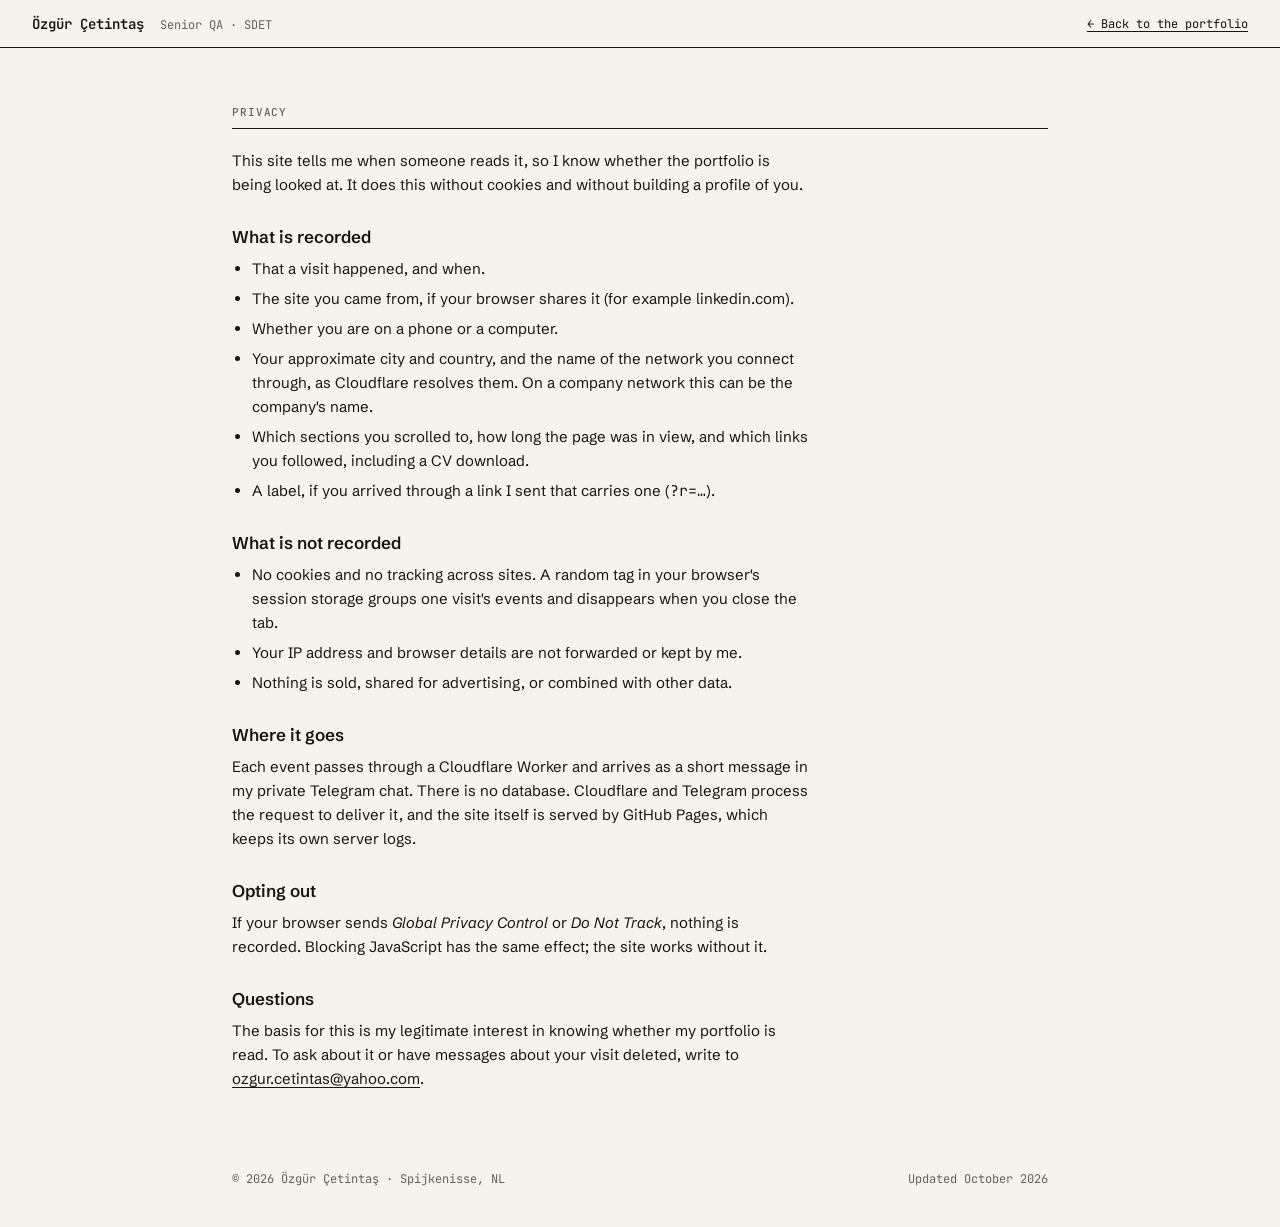
==== site/privacy/index.html @ 9d8b018b "content: a Privacy page instead of the logging sentence in the footer The footer carried a full sent" ====
<!doctype html>
<html lang="en">
  <head>
    <meta charset="utf-8" />
    <meta name="viewport" content="width=device-width, initial-scale=1" />
    <title>Privacy · Özgür Çetintaş</title>
    <meta name="description" content="What ozgurcetintas.dev records about visits, and what it does not." />
    <meta name="robots" content="noindex" />
    <meta name="color-scheme" content="light" />
    <link rel="canonical" href="https://ozgurcetintas.dev/privacy/" />
    <link rel="preconnect" href="https://fonts.googleapis.com" />
    <link rel="preconnect" href="https://fonts.gstatic.com" crossorigin />
    <link
      href="https://fonts.googleapis.com/css2?family=Schibsted+Grotesk:wght@400;500;600;700&family=JetBrains+Mono:wght@400;500;600;700&display=swap"
      rel="stylesheet"
    />
    <link rel="stylesheet" href="../styles.css" />
  </head>
  <body>
    <header class="topbar">
      <div class="brand">
        <strong><a href="../" style="text-decoration: none">Özgür Çetintaş</a></strong>
        <span>Senior QA · SDET</span>
      </div>
      <nav class="topnav" aria-label="Page"><a href="../">← Back to the portfolio</a></nav>
    </header>

    <main class="page">
      <section aria-labelledby="privacy-label">
        <div class="section-label" id="privacy-label">Privacy</div>
        <div class="prose">
          <p>
            This site tells me when someone reads it, so I know whether the portfolio is being looked at. It does
            this without cookies and without building a profile of you.
          </p>

          <h2>What is recorded</h2>
          <ul>
            <li>That a visit happened, and when.</li>
            <li>The site you came from, if your browser shares it (for example linkedin.com).</li>
            <li>Whether you are on a phone or a computer.</li>
            <li>Your approximate city and country, and the name of the network you connect through, as Cloudflare
              resolves them. On a company network this can be the company's name.</li>
            <li>Which sections you scrolled to, how long the page was in view, and which links you followed,
              including a CV download.</li>
            <li>A label, if you arrived through a link I sent that carries one (<span class="mono">?r=…</span>).</li>
          </ul>

          <h2>What is not recorded</h2>
          <ul>
            <li>No cookies and no tracking across sites. A random tag in your browser's session storage groups one
              visit's events and disappears when you close the tab.</li>
            <li>Your IP address and browser details are not forwarded or kept by me.</li>
            <li>Nothing is sold, shared for advertising, or combined with other data.</li>
          </ul>

          <h2>Where it goes</h2>
          <p>
            Each event passes through a Cloudflare Worker and arrives as a short message in my private Telegram
            chat. There is no database. Cloudflare and Telegram process the request to deliver it, and the site
            itself is served by GitHub Pages, which keeps its own server logs.
          </p>

          <h2>Opting out</h2>
          <p>
            If your browser sends <em>Global Privacy Control</em> or <em>Do Not Track</em>, nothing is recorded.
            Blocking JavaScript has the same effect; the site works without it.
          </p>

          <h2>Questions</h2>
          <p>
            The basis for this is my legitimate interest in knowing whether my portfolio is read. To ask about it
            or have messages about your visit deleted, write to
            <a href="mailto:ozgur.cetintas@yahoo.com">ozgur.cetintas@yahoo.com</a>.
          </p>
        </div>
      </section>
    </main>

    <footer class="footer">
      <span>© 2026 Özgür Çetintaş · Spijkenisse, NL</span>
      <span>Updated October 2026</span>
    </footer>
  </body>
</html>
---- site/styles.css ----
/* ozgurcetintas.dev · same "printed protocol" system as TestPlan Studio */
:root {
  --paper: #f5f3ec;
  --paper-raised: #ffffff;
  --paper-hover: #ece9df;
  --ink: #16150f;
  --rule: #cfcab9;
  --muted: #66625a;
  --red: #b42318;
  --green: #1b6b3a;
  --font-sans: 'Schibsted Grotesk', system-ui, -apple-system, 'Segoe UI', sans-serif;
  --font-mono: 'JetBrains Mono', ui-monospace, SFMono-Regular, Menlo, monospace;
}

* {
  box-sizing: border-box;
}

html,
body {
  margin: 0;
  padding: 0;
}

body {
  background: var(--paper);
  color: var(--ink);
  font-family: var(--font-sans);
  font-size: 15px;
  line-height: 24px;
  -webkit-font-smoothing: antialiased;
}

a {
  color: var(--ink);
  text-decoration: underline;
  text-decoration-thickness: 1px;
  text-underline-offset: 3px;
}

a:hover {
  color: var(--red);
}

*:focus-visible {
  outline: 2px solid var(--ink);
  outline-offset: 2px;
}

h1,
h2,
h3,
p,
ol,
dl,
dd {
  margin: 0;
}

.mono {
  font-family: var(--font-mono);
}

.skip {
  position: absolute;
  left: 16px;
  top: -40px;
  background: var(--ink);
  color: var(--paper);
  padding: 8px 12px;
  font: 600 13px/20px var(--font-mono);
  text-decoration: none;
}

.skip:focus {
  top: 8px;
}

/* top bar */
.topbar {
  display: flex;
  justify-content: space-between;
  align-items: center;
  gap: 16px;
  height: 48px;
  padding: 0 32px;
  border-bottom: 1px solid var(--ink);
}

.brand {
  display: flex;
  gap: 16px;
  align-items: baseline;
  font-family: var(--font-mono);
}

.brand strong {
  font-weight: 600;
  font-size: 14px;
  line-height: 20px;
}

.brand span {
  font: 400 12px/16px var(--font-mono);
  color: var(--muted);
}

.topnav {
  display: flex;
  gap: 20px;
  font: 400 12px/16px var(--font-mono);
}

/* page */
.page {
  max-width: 880px;
  margin: 0 auto;
  padding: 56px 32px 80px;
  display: flex;
  flex-direction: column;
  gap: 64px;
}

.kicker {
  font: 500 11px/16px var(--font-mono);
  letter-spacing: 0.08em;
  text-transform: uppercase;
  color: var(--muted);
  margin-bottom: 20px;
}

.hero h1 {
  font: 600 clamp(28px, 4.2vw, 40px) / 1.15 var(--font-sans);
  letter-spacing: -0.015em;
  max-width: 24ch;
}

.hero h1 em {
  font-style: normal;
  border-bottom: 3px solid var(--ink);
}

.lede {
  margin-top: 24px;
  max-width: 62ch;
  font-size: 16px;
  line-height: 26px;
}

.toolkit {
  margin-top: 24px;
  font: 400 12px/18px var(--font-mono);
  letter-spacing: 0.02em;
  color: var(--muted);
}

.stamp {
  display: inline-block;
  font: 600 12px/20px var(--font-mono);
  letter-spacing: 0.1em;
  text-transform: uppercase;
  border: 2px solid var(--ink);
  padding: 2px 10px;
  transform: rotate(-2deg);
  white-space: nowrap;
}

.stamp.quiet {
  border-color: var(--muted);
  color: var(--muted);
}

.section-label {
  font: 500 11px/16px var(--font-mono);
  letter-spacing: 0.08em;
  text-transform: uppercase;
  color: var(--muted);
  padding-bottom: 8px;
  border-bottom: 1px solid var(--ink);
}

/* hero additions */
.pill {
  display: inline-block;
  font: 500 12px/18px var(--font-mono);
  border: 1px solid var(--ink);
  background: var(--paper-raised);
  padding: 4px 12px;
  margin-bottom: 24px;
}

.cta {
  display: flex;
  flex-wrap: wrap;
  gap: 12px;
  margin-top: 28px;
}

.btn {
  display: inline-block;
  font: 600 13px/20px var(--font-mono);
  text-decoration: none;
  border: 1px solid var(--ink);
  background: var(--paper-raised);
  padding: 9px 16px;
}

.btn:hover {
  background: var(--paper-hover);
  color: var(--ink);
}

.btn.primary {
  background: var(--ink);
  color: var(--paper);
}

.btn.primary:hover {
  background: var(--red);
  border-color: var(--red);
  color: var(--paper);
}

.section-lede {
  margin-top: 20px;
  max-width: 68ch;
}

.section-lede.muted {
  font: 400 12px/18px var(--font-mono);
  color: var(--muted);
  margin-top: 12px;
}

/* fact lines, filled by scripts/facts.mjs */
.facts {
  font: 500 12px/18px var(--font-mono);
  color: var(--ink);
  border-left: 2px solid var(--ink);
  padding-left: 10px;
}

/* impact tiles */
.impact {
  list-style: none;
  padding: 0;
  margin: 24px 0 0;
  display: grid;
  grid-template-columns: repeat(2, minmax(0, 1fr));
  border-top: 1px solid var(--ink);
  border-left: 1px solid var(--ink);
}

.tile {
  display: flex;
  flex-direction: column;
  gap: 8px;
  padding: 20px 22px 22px;
  background: var(--paper-raised);
  border-right: 1px solid var(--ink);
  border-bottom: 1px solid var(--ink);
}

.tile .figure {
  font: 600 clamp(26px, 3.6vw, 34px) / 1.1 var(--font-sans);
  letter-spacing: -0.02em;
}

.tile .caption {
  font-size: 14px;
  line-height: 22px;
  color: var(--muted);
  max-width: 38ch;
}

/* AI proof line */
.proof {
  margin-top: 28px;
  padding-top: 16px;
  border-top: 1px solid var(--rule);
  max-width: 68ch;
  font-size: 14px;
  line-height: 22px;
}

#ai .facts {
  margin-top: 10px;
}

/* open-source cards */
.cards {
  list-style: none;
  padding: 0;
  margin-top: 24px;
  display: flex;
  flex-direction: column;
  gap: 20px;
}

.card {
  background: var(--paper-raised);
  border: 1px solid var(--ink);
  padding: 24px 28px 22px;
  display: flex;
  flex-direction: column;
  gap: 12px;
}

.card header {
  display: flex;
  justify-content: space-between;
  align-items: start;
  gap: 16px;
}

.card h2 {
  font: 600 22px/28px var(--font-sans);
  letter-spacing: -0.01em;
}

.card .summary {
  font-weight: 600;
}

.card > p {
  max-width: 68ch;
}

.card .facts,
.card .links {
  max-width: none;
}

.badges {
  list-style: none;
  padding: 0;
  margin: 0;
  display: flex;
  flex-wrap: wrap;
  gap: 6px;
}

.badges li {
  font: 500 11px/16px var(--font-mono);
  border: 1px solid var(--rule);
  background: var(--paper);
  padding: 3px 8px;
}

.card .links {
  display: flex;
  gap: 18px;
  flex-wrap: wrap;
  font: 500 13px/20px var(--font-mono);
}

/* stack matrix */
.matrix {
  display: flex;
  flex-direction: column;
}

.matrix > div {
  display: grid;
  grid-template-columns: 200px minmax(0, 1fr);
  gap: 24px;
  padding: 14px 0;
  border-bottom: 1px solid var(--rule);
}

.matrix dt {
  font: 600 13px/22px var(--font-sans);
}

.matrix dd {
  font: 400 13px/22px var(--font-mono);
}

/* principles */
.principles {
  display: grid;
  grid-template-columns: repeat(3, minmax(0, 1fr));
  gap: 32px;
  padding-top: 24px;
}

.principles.four {
  grid-template-columns: repeat(2, minmax(0, 1fr));
  gap: 28px 40px;
}

.principles h3 {
  font: 600 16px/24px var(--font-sans);
}

.principles h3 .mono {
  font: 500 12px/24px var(--font-mono);
  color: var(--muted);
  margin-right: 8px;
}

.principles p {
  margin-top: 8px;
  color: var(--ink);
  font-size: 14px;
  line-height: 22px;
}

/* prose pages */
.prose {
  max-width: 64ch;
  padding-top: 20px;
}

.prose h2 {
  font: 600 17px/24px var(--font-sans);
  margin: 28px 0 8px;
}

.prose p,
.prose li {
  font-size: 15px;
  line-height: 24px;
}

.prose ul {
  margin: 0;
  padding-left: 20px;
}

.prose li + li {
  margin-top: 6px;
}

/* contact */
.contact {
  display: flex;
  flex-direction: column;
}

.contact > div {
  display: grid;
  grid-template-columns: 120px minmax(0, 1fr);
  gap: 24px;
  padding: 12px 0;
  border-bottom: 1px solid var(--rule);
}

.contact dt {
  font: 500 11px/24px var(--font-mono);
  letter-spacing: 0.08em;
  text-transform: uppercase;
  color: var(--muted);
}

.contact dd {
  font: 400 14px/24px var(--font-mono);
}

/* footer */
.footer {
  max-width: 880px;
  margin: 0 auto;
  padding: 0 32px 40px;
  display: flex;
  justify-content: space-between;
  gap: 16px;
  flex-wrap: wrap;
  font: 400 12px/16px var(--font-mono);
  color: var(--muted);
}

@media (prefers-reduced-motion: reduce) {
  * {
    animation: none !important;
    transition: none !important;
  }
}

@media (max-width: 760px) {
  .topbar {
    height: auto;
    padding: 12px 20px;
    flex-wrap: wrap;
    row-gap: 8px;
  }

  .brand strong,
  .topnav a {
    white-space: nowrap;
  }

  .brand span {
    display: none;
  }

  .topnav {
    gap: 14px;
    flex-wrap: wrap;
  }

  .page {
    padding: 36px 20px 56px;
    gap: 48px;
  }

  .impact {
    grid-template-columns: 1fr;
  }

  .card {
    padding: 20px 18px;
  }

  .card header {
    flex-direction: column;
    gap: 10px;
  }

  .matrix > div {
    grid-template-columns: 1fr;
    gap: 2px;
  }

  .principles,
  .principles.four {
    grid-template-columns: 1fr;
    gap: 24px;
  }

  .contact > div {
    grid-template-columns: 1fr;
    gap: 2px;
  }

  .footer {
    padding: 0 20px 32px;
  }
}
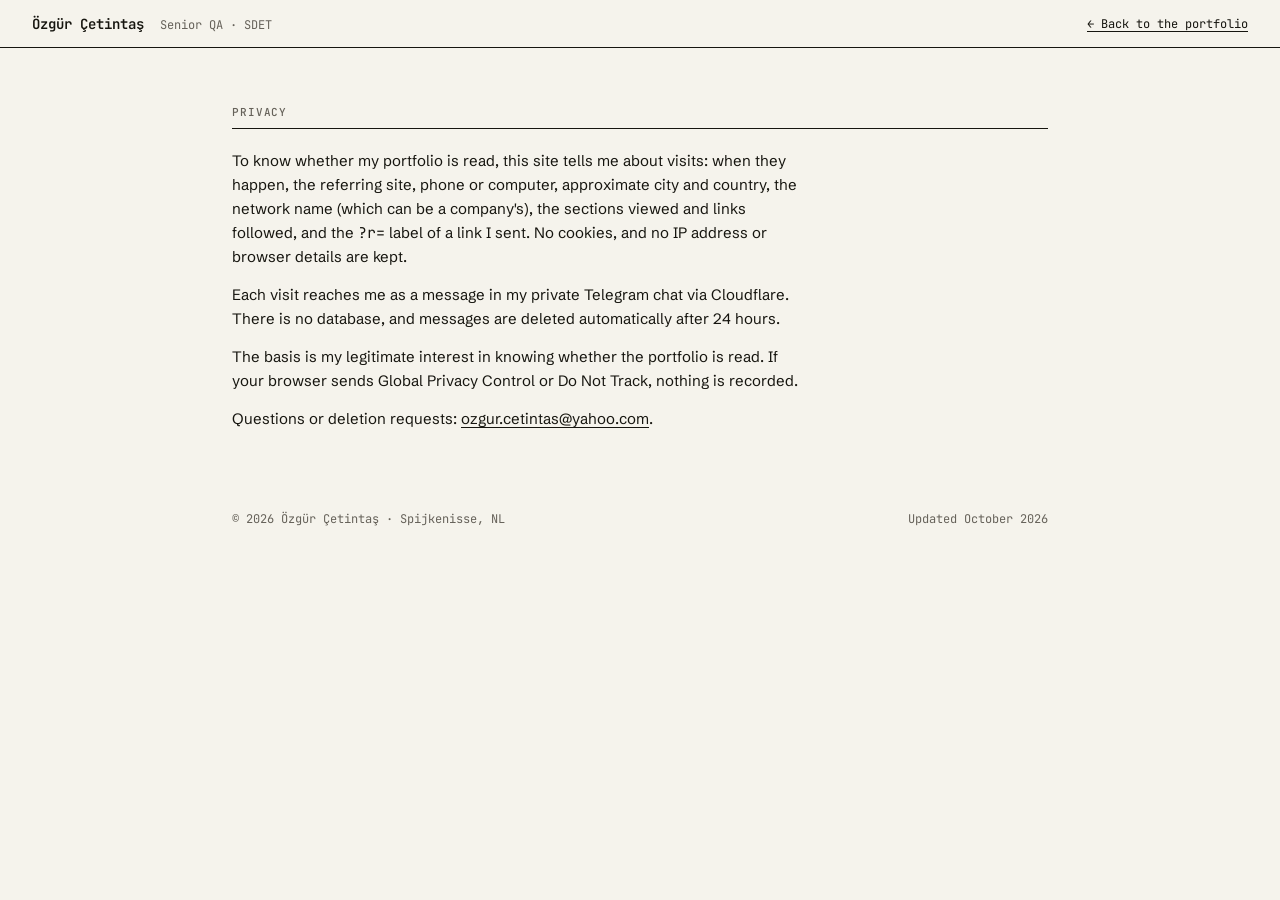
==== commit ea3e84fa: "content: the privacy page in four short paragraphs Keeps what a visitor needs to know (what is recor" ====
--- a/site/privacy/index.html
+++ b/site/privacy/index.html
@@ -30,48 +30,21 @@
         <div class="section-label" id="privacy-label">Privacy</div>
         <div class="prose">
           <p>
-            This site tells me when someone reads it, so I know whether the portfolio is being looked at. It does
-            this without cookies and without building a profile of you.
+            To know whether my portfolio is read, this site tells me about visits: when they happen, the referring
+            site, phone or computer, approximate city and country, the network name (which can be a company's), the
+            sections viewed and links followed, and the <span class="mono">?r=</span> label of a link I sent. No
+            cookies, and no IP address or browser details are kept.
           </p>
-
-          <h2>What is recorded</h2>
-          <ul>
-            <li>That a visit happened, and when.</li>
-            <li>The site you came from, if your browser shares it (for example linkedin.com).</li>
-            <li>Whether you are on a phone or a computer.</li>
-            <li>Your approximate city and country, and the name of the network you connect through, as Cloudflare
-              resolves them. On a company network this can be the company's name.</li>
-            <li>Which sections you scrolled to, how long the page was in view, and which links you followed,
-              including a CV download.</li>
-            <li>A label, if you arrived through a link I sent that carries one (<span class="mono">?r=…</span>).</li>
-          </ul>
-
-          <h2>What is not recorded</h2>
-          <ul>
-            <li>No cookies and no tracking across sites. A random tag in your browser's session storage groups one
-              visit's events and disappears when you close the tab.</li>
-            <li>Your IP address and browser details are not forwarded or kept by me.</li>
-            <li>Nothing is sold, shared for advertising, or combined with other data.</li>
-          </ul>
-
-          <h2>Where it goes</h2>
           <p>
-            Each event passes through a Cloudflare Worker and arrives as a short message in my private Telegram
-            chat. There is no database. Cloudflare and Telegram process the request to deliver it, and the site
-            itself is served by GitHub Pages, which keeps its own server logs.
+            Each visit reaches me as a message in my private Telegram chat via Cloudflare. There is no database, and
+            messages are deleted automatically after 24 hours.
           </p>
-
-          <h2>Opting out</h2>
           <p>
-            If your browser sends <em>Global Privacy Control</em> or <em>Do Not Track</em>, nothing is recorded.
-            Blocking JavaScript has the same effect; the site works without it.
+            The basis is my legitimate interest in knowing whether the portfolio is read. If your browser sends Global
+            Privacy Control or Do Not Track, nothing is recorded.
           </p>
-
-          <h2>Questions</h2>
           <p>
-            The basis for this is my legitimate interest in knowing whether my portfolio is read. To ask about it
-            or have messages about your visit deleted, write to
-            <a href="mailto:ozgur.cetintas@yahoo.com">ozgur.cetintas@yahoo.com</a>.
+            Questions or deletion requests: <a href="mailto:ozgur.cetintas@yahoo.com">ozgur.cetintas@yahoo.com</a>.
           </p>
         </div>
       </section>
--- a/site/styles.css
+++ b/site/styles.css
@@ -412,24 +412,8 @@
   padding-top: 20px;
 }
 
-.prose h2 {
-  font: 600 17px/24px var(--font-sans);
-  margin: 28px 0 8px;
-}
-
-.prose p,
-.prose li {
-  font-size: 15px;
-  line-height: 24px;
-}
-
-.prose ul {
-  margin: 0;
-  padding-left: 20px;
-}
-
-.prose li + li {
-  margin-top: 6px;
+.prose p + p {
+  margin-top: 14px;
 }
 
 /* contact */
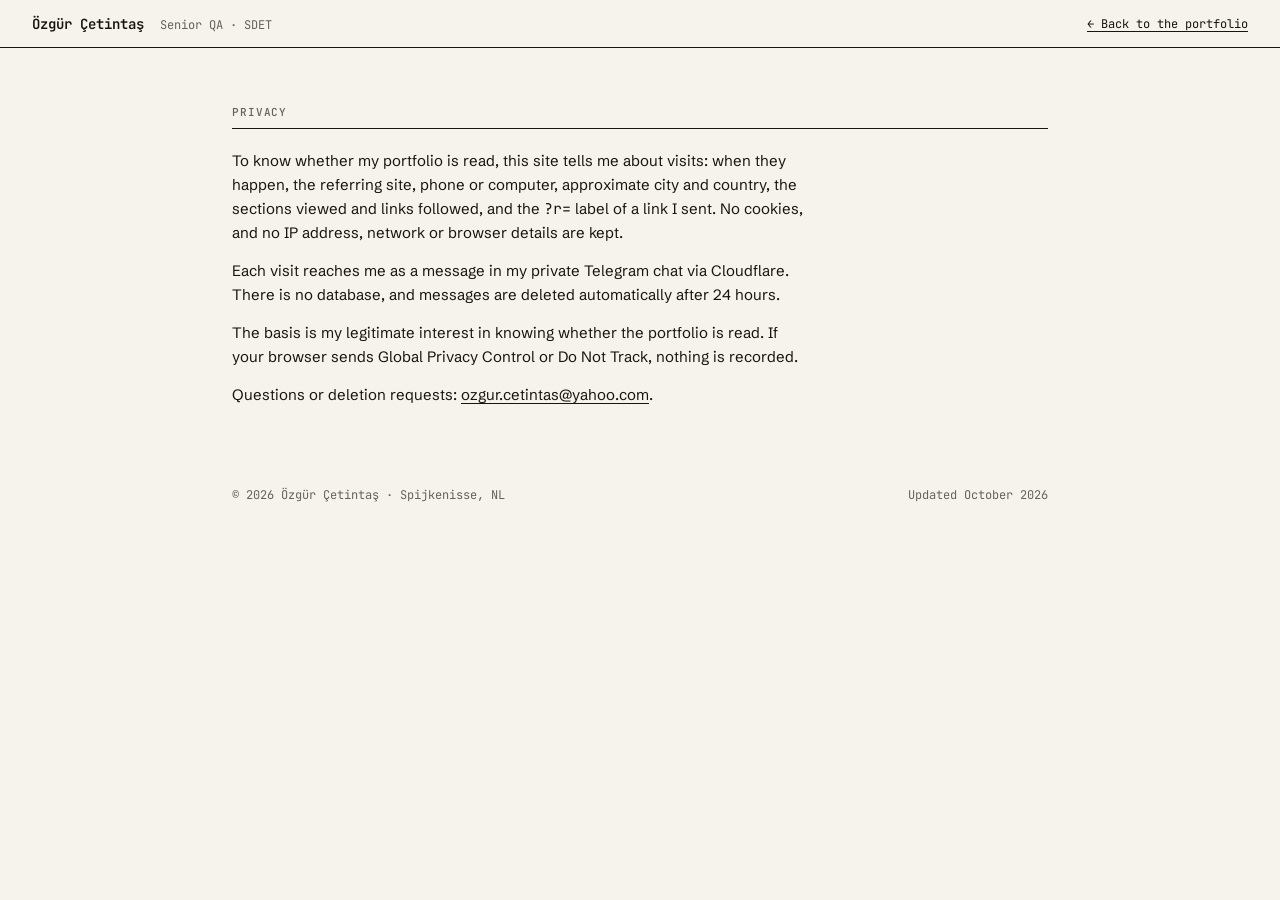
==== commit 1b46fd08: "content: stop forwarding the visitor's network name The network name could reveal a visitor's employ" ====
--- a/site/privacy/index.html
+++ b/site/privacy/index.html
@@ -31,9 +31,9 @@
         <div class="prose">
           <p>
             To know whether my portfolio is read, this site tells me about visits: when they happen, the referring
-            site, phone or computer, approximate city and country, the network name (which can be a company's), the
-            sections viewed and links followed, and the <span class="mono">?r=</span> label of a link I sent. No
-            cookies, and no IP address or browser details are kept.
+            site, phone or computer, approximate city and country, the sections viewed and links followed, and the
+            <span class="mono">?r=</span> label of a link I sent. No cookies, and no IP address, network or browser
+            details are kept.
           </p>
           <p>
             Each visit reaches me as a message in my private Telegram chat via Cloudflare. There is no database, and
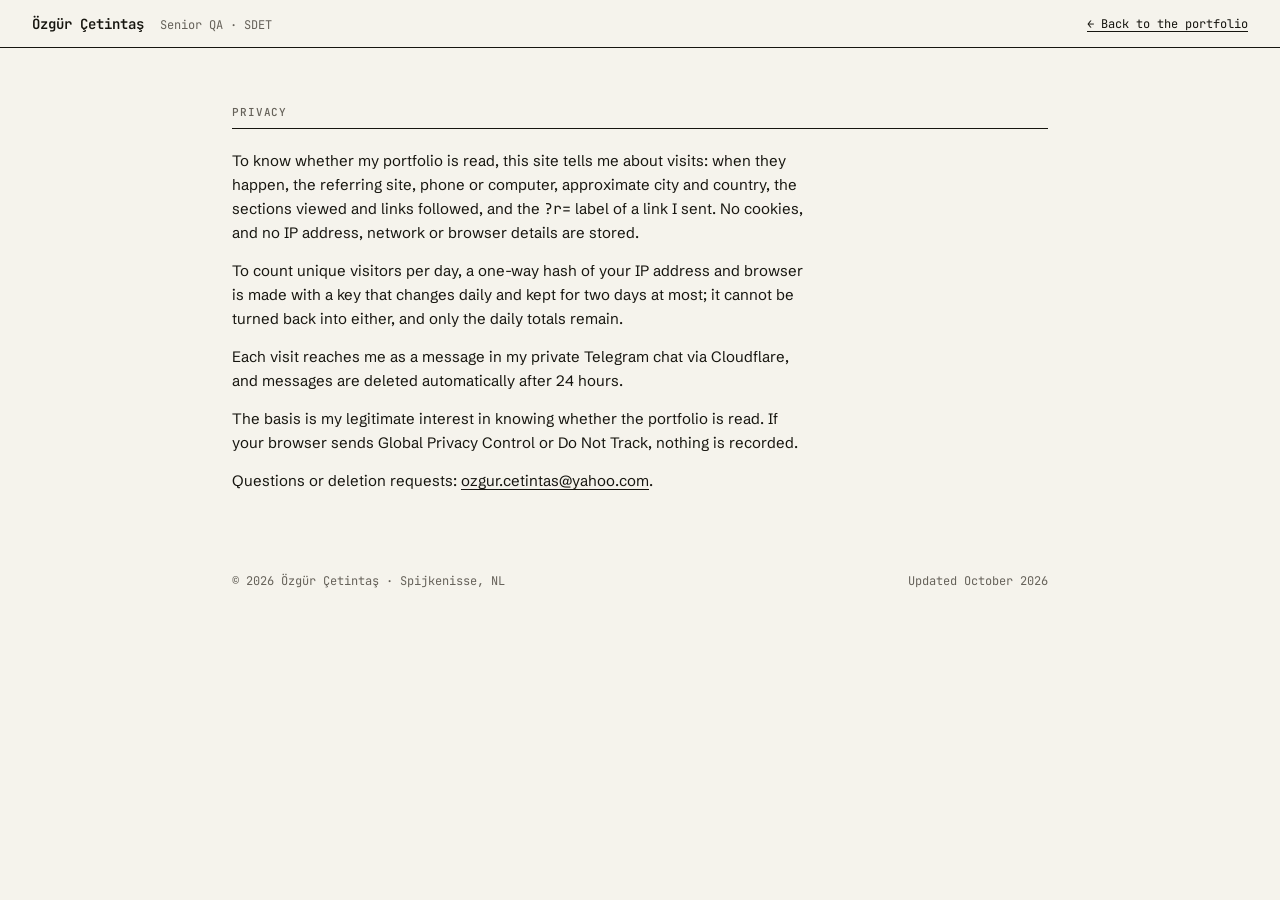
==== commit 126dad62: "feat: daily unique-visitor count in visit notifications Each visit message now says whether this is " ====
--- a/site/privacy/index.html
+++ b/site/privacy/index.html
@@ -33,11 +33,16 @@
             To know whether my portfolio is read, this site tells me about visits: when they happen, the referring
             site, phone or computer, approximate city and country, the sections viewed and links followed, and the
             <span class="mono">?r=</span> label of a link I sent. No cookies, and no IP address, network or browser
-            details are kept.
+            details are stored.
           </p>
           <p>
-            Each visit reaches me as a message in my private Telegram chat via Cloudflare. There is no database, and
-            messages are deleted automatically after 24 hours.
+            To count unique visitors per day, a one-way hash of your IP address and browser is made with a key that
+            changes daily and kept for two days at most; it cannot be turned back into either, and only the daily
+            totals remain.
+          </p>
+          <p>
+            Each visit reaches me as a message in my private Telegram chat via Cloudflare, and messages are deleted
+            automatically after 24 hours.
           </p>
           <p>
             The basis is my legitimate interest in knowing whether the portfolio is read. If your browser sends Global
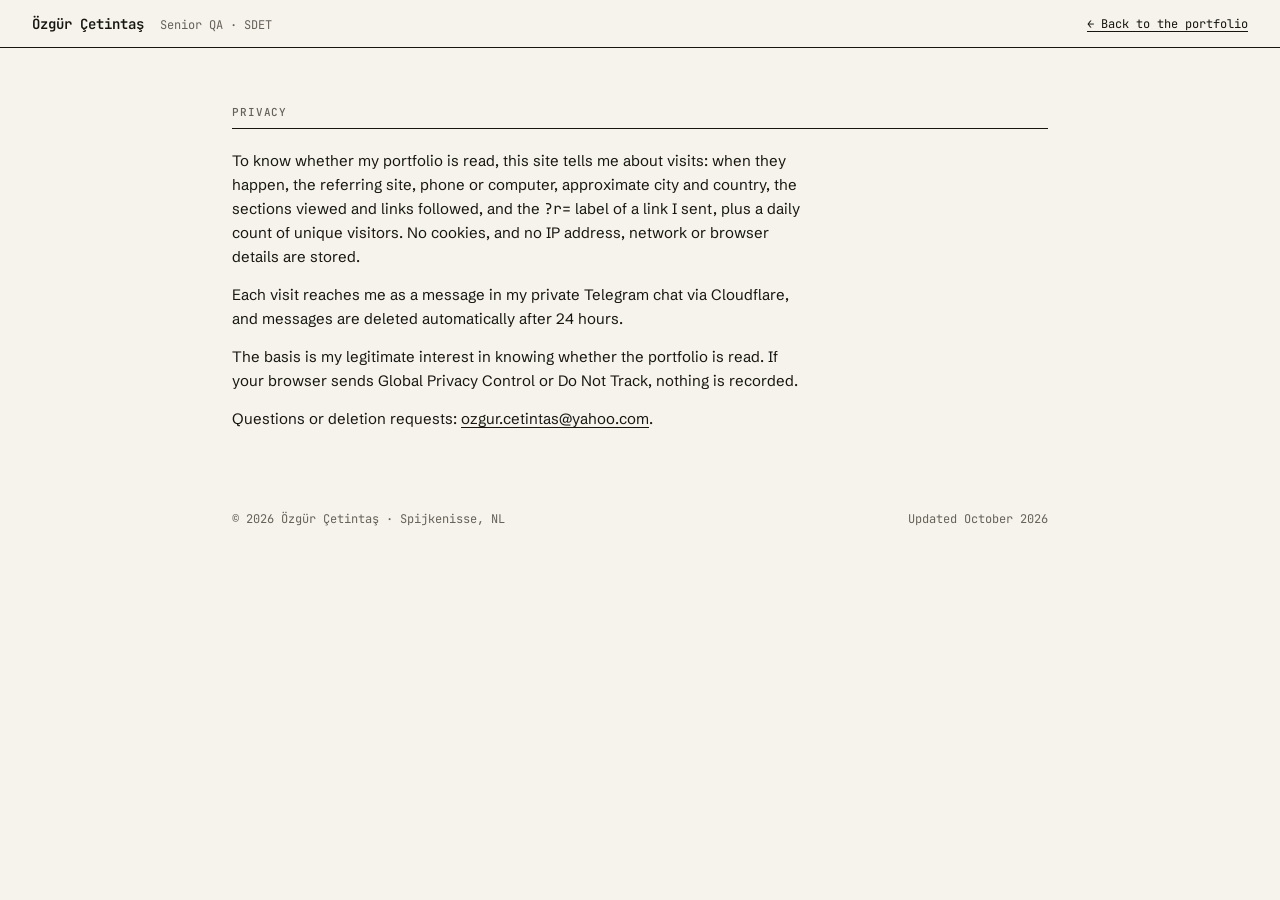
==== commit de64209f: "content: the privacy page names the visitor count without the mechanism Co-Authored-By: Claude Opus " ====
--- a/site/privacy/index.html
+++ b/site/privacy/index.html
@@ -32,13 +32,8 @@
           <p>
             To know whether my portfolio is read, this site tells me about visits: when they happen, the referring
             site, phone or computer, approximate city and country, the sections viewed and links followed, and the
-            <span class="mono">?r=</span> label of a link I sent. No cookies, and no IP address, network or browser
-            details are stored.
-          </p>
-          <p>
-            To count unique visitors per day, a one-way hash of your IP address and browser is made with a key that
-            changes daily and kept for two days at most; it cannot be turned back into either, and only the daily
-            totals remain.
+            <span class="mono">?r=</span> label of a link I sent, plus a daily count of unique visitors. No cookies,
+            and no IP address, network or browser details are stored.
           </p>
           <p>
             Each visit reaches me as a message in my private Telegram chat via Cloudflare, and messages are deleted
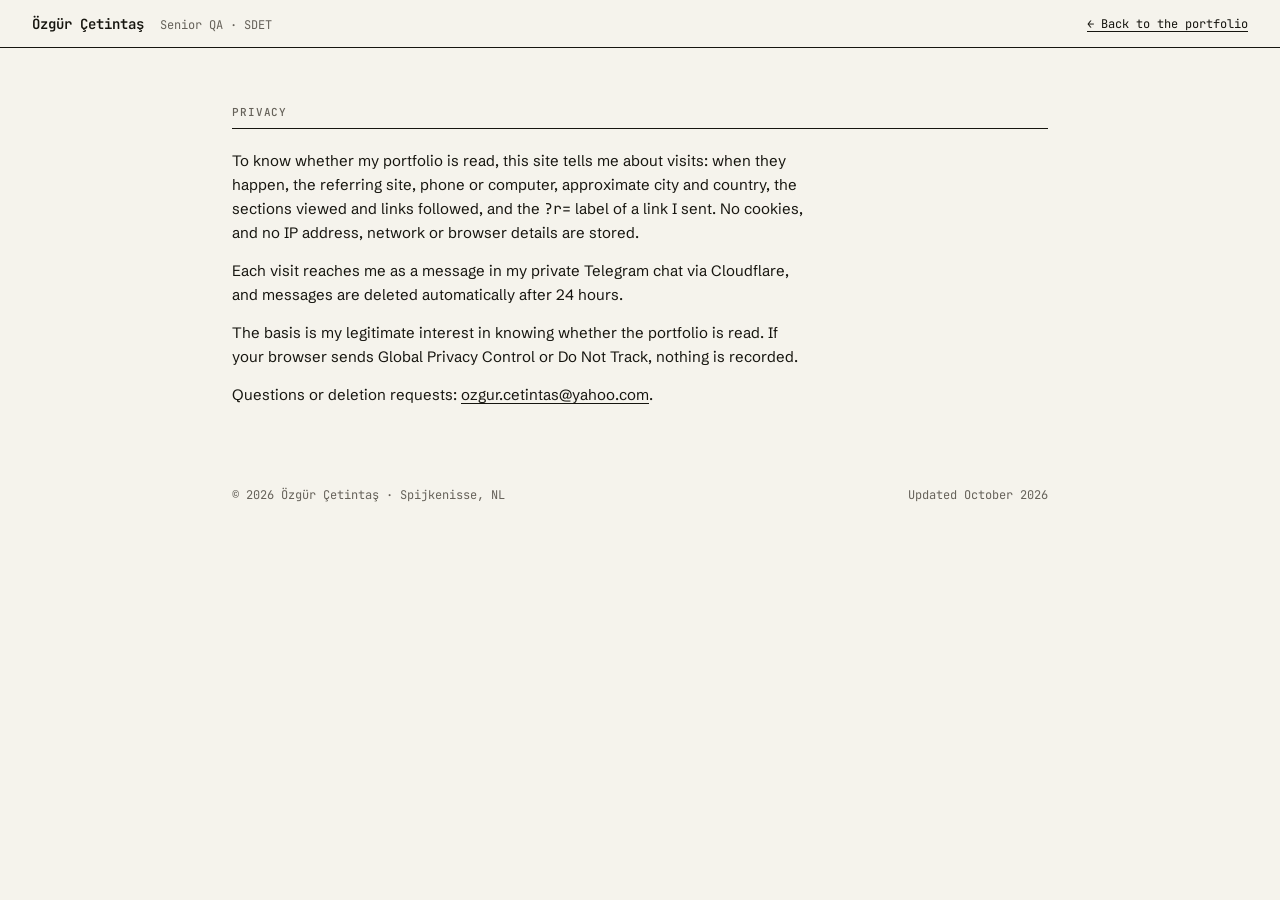
==== commit 77d42d83: "content: drop the visitor count from the privacy page Co-Authored-By: Claude Opus 5.5 <noreply@anthr" ====
--- a/site/privacy/index.html
+++ b/site/privacy/index.html
@@ -32,8 +32,8 @@
           <p>
             To know whether my portfolio is read, this site tells me about visits: when they happen, the referring
             site, phone or computer, approximate city and country, the sections viewed and links followed, and the
-            <span class="mono">?r=</span> label of a link I sent, plus a daily count of unique visitors. No cookies,
-            and no IP address, network or browser details are stored.
+            <span class="mono">?r=</span> label of a link I sent. No cookies, and no IP address, network or browser
+            details are stored.
           </p>
           <p>
             Each visit reaches me as a message in my private Telegram chat via Cloudflare, and messages are deleted
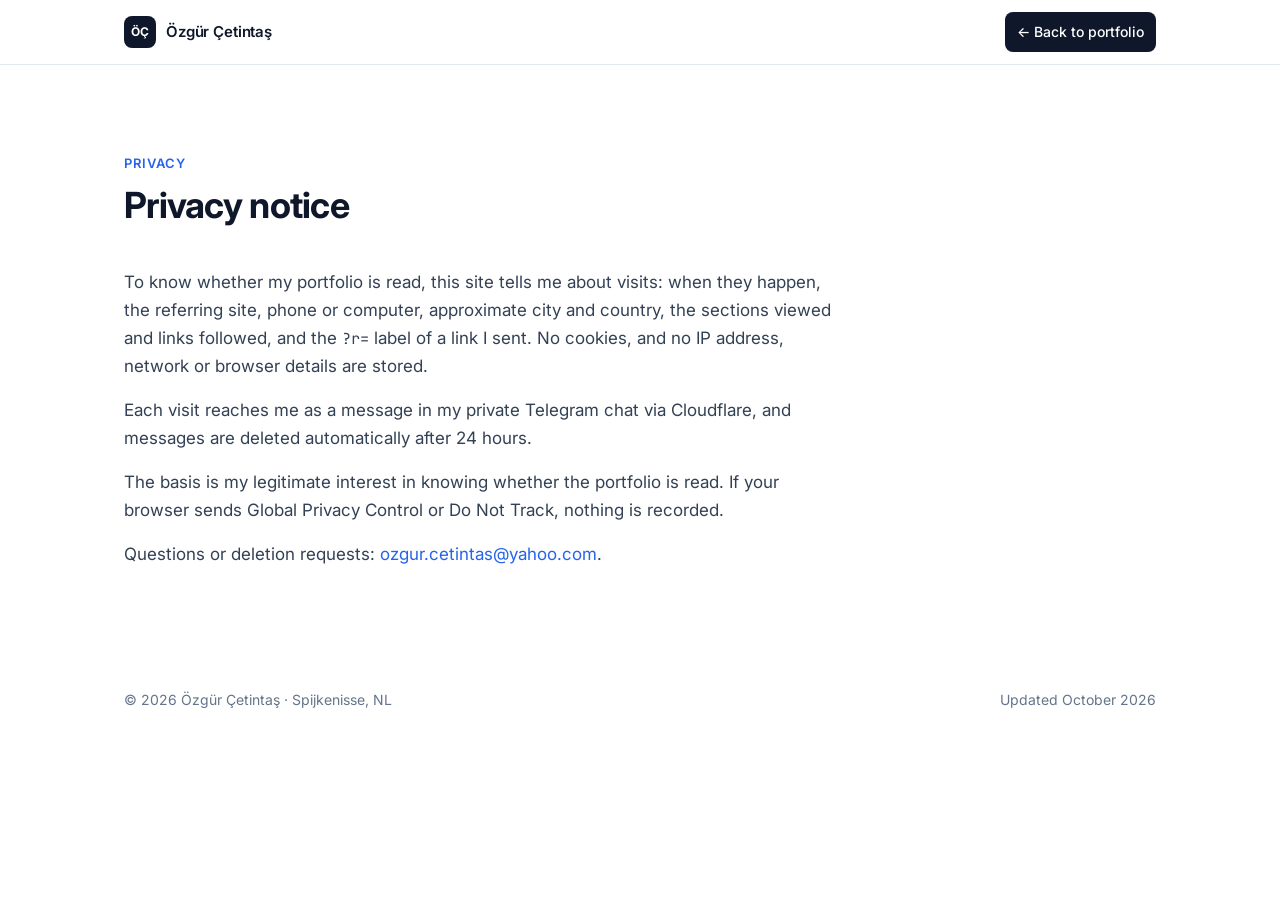
==== commit 859bd0e0: "Rework the portfolio around "quality engineer who builds products" - Remove the CV download, the /cv" ====
--- a/site/privacy/index.html
+++ b/site/privacy/index.html
@@ -11,23 +11,25 @@
     <link rel="preconnect" href="https://fonts.googleapis.com" />
     <link rel="preconnect" href="https://fonts.gstatic.com" crossorigin />
     <link
-      href="https://fonts.googleapis.com/css2?family=Schibsted+Grotesk:wght@400;500;600;700&family=JetBrains+Mono:wght@400;500;600;700&display=swap"
+      href="https://fonts.googleapis.com/css2?family=Inter:wght@400;500;600;700&family=JetBrains+Mono:wght@400;500&display=swap"
       rel="stylesheet"
     />
-    <link rel="stylesheet" href="../styles.css" />
+    <link rel="stylesheet" href="../styles.css?v=2026-11b" />
   </head>
   <body>
     <header class="topbar">
-      <div class="brand">
-        <strong><a href="../" style="text-decoration: none">Özgür Çetintaş</a></strong>
-        <span>Senior QA · SDET</span>
+      <div class="topbar-inner">
+        <a class="brand" href="../">
+          <span class="monogram" aria-hidden="true">ÖÇ</span>
+          <strong>Özgür Çetintaş</strong>
+        </a>
+        <nav class="topnav" aria-label="Page"><a class="nav-cta" href="../">← Back to portfolio</a></nav>
       </div>
-      <nav class="topnav" aria-label="Page"><a href="../">← Back to the portfolio</a></nav>
     </header>
 
     <main class="page">
       <section aria-labelledby="privacy-label">
-        <div class="section-label" id="privacy-label">Privacy</div>
+        <div class="section-head"><p class="section-label">Privacy</p><h2 id="privacy-label">Privacy notice</h2></div>
         <div class="prose">
           <p>
             To know whether my portfolio is read, this site tells me about visits: when they happen, the referring
@@ -44,7 +46,7 @@
             Privacy Control or Do Not Track, nothing is recorded.
           </p>
           <p>
-            Questions or deletion requests: <a href="mailto:ozgur.cetintas@yahoo.com">ozgur.cetintas@yahoo.com</a>.
+            Questions or deletion requests: <a class="email" data-user="ozgur.cetintas" data-domain="yahoo.com" href="#">ozgur.cetintas [at] yahoo.com</a>.
           </p>
         </div>
       </section>
@@ -54,5 +56,12 @@
       <span>© 2026 Özgür Çetintaş · Spijkenisse, NL</span>
       <span>Updated October 2026</span>
     </footer>
+    <script>
+      document.querySelectorAll('a.email').forEach((a) => {
+        const address = a.dataset.user + '@' + a.dataset.domain;
+        a.href = 'mailto:' + address;
+        a.textContent = address;
+      });
+    </script>
   </body>
 </html>
--- a/site/styles.css
+++ b/site/styles.css
@@ -1,515 +1,827 @@
-/* ozgurcetintas.dev · same "printed protocol" system as TestPlan Studio */
+/* ozgurcetintas.dev: a clean, single-page professional portfolio. */
+
 :root {
-  --paper: #f5f3ec;
-  --paper-raised: #ffffff;
-  --paper-hover: #ece9df;
-  --ink: #16150f;
-  --rule: #cfcab9;
-  --muted: #66625a;
-  --red: #b42318;
-  --green: #1b6b3a;
-  --font-sans: 'Schibsted Grotesk', system-ui, -apple-system, 'Segoe UI', sans-serif;
-  --font-mono: 'JetBrains Mono', ui-monospace, SFMono-Regular, Menlo, monospace;
-}
-
-* {
+  --bg: #ffffff;
+  --bg-soft: #f8fafc;
+  --surface: #ffffff;
+  --ink: #0f172a;
+  --ink-2: #334155;
+  --muted: #64748b;
+  --line: #e2e8f0;
+  --line-strong: #cbd5e1;
+  --accent: #2563eb;
+  --accent-ink: #1d4ed8;
+  --accent-soft: #eff6ff;
+  --ok: #16a34a;
+  --radius: 12px;
+  --shadow: 0 1px 2px rgba(15, 23, 42, 0.04), 0 4px 16px rgba(15, 23, 42, 0.04);
+  --shadow-hover: 0 2px 4px rgba(15, 23, 42, 0.05), 0 12px 32px rgba(15, 23, 42, 0.08);
+  --sans: 'Inter', system-ui, -apple-system, 'Segoe UI', Roboto, sans-serif;
+  --mono: 'JetBrains Mono', ui-monospace, SFMono-Regular, Menlo, monospace;
+  --max: 1080px;
+}
+
+*,
+*::before,
+*::after {
   box-sizing: border-box;
 }
 
-html,
+html {
+  scroll-behavior: smooth;
+  scroll-padding-top: 80px;
+  -webkit-text-size-adjust: 100%;
+}
+
 body {
   margin: 0;
-  padding: 0;
-}
-
-body {
-  background: var(--paper);
-  color: var(--ink);
-  font-family: var(--font-sans);
-  font-size: 15px;
-  line-height: 24px;
+  background: var(--bg);
+  color: var(--ink-2);
+  font: 16px/1.65 var(--sans);
   -webkit-font-smoothing: antialiased;
-}
-
-a {
-  color: var(--ink);
-  text-decoration: underline;
-  text-decoration-thickness: 1px;
-  text-underline-offset: 3px;
-}
-
-a:hover {
-  color: var(--red);
-}
-
-*:focus-visible {
-  outline: 2px solid var(--ink);
-  outline-offset: 2px;
+  text-rendering: optimizeLegibility;
 }
 
 h1,
 h2,
-h3,
-p,
-ol,
-dl,
-dd {
-  margin: 0;
+h3 {
+  color: var(--ink);
+  margin: 0;
+  letter-spacing: -0.02em;
+}
+
+p {
+  margin: 0;
+}
+
+a {
+  color: var(--accent);
+  text-decoration: none;
+}
+
+a:hover {
+  color: var(--accent-ink);
+  text-decoration: underline;
+  text-underline-offset: 3px;
+}
+
+a:focus-visible,
+.btn:focus-visible {
+  outline: 2px solid var(--accent);
+  outline-offset: 3px;
+  border-radius: 6px;
 }
 
 .mono {
-  font-family: var(--font-mono);
+  font-family: var(--mono);
+  font-size: 0.9em;
 }
 
 .skip {
   position: absolute;
+  left: -9999px;
+  top: 8px;
+  z-index: 100;
+  background: var(--ink);
+  color: #fff;
+  padding: 8px 14px;
+  border-radius: 8px;
+}
+
+.skip:focus {
   left: 16px;
-  top: -40px;
+}
+
+/* ---------- Top bar ---------- */
+
+.topbar {
+  position: sticky;
+  top: 0;
+  z-index: 50;
+  background: rgba(255, 255, 255, 0.85);
+  backdrop-filter: saturate(180%) blur(12px);
+  -webkit-backdrop-filter: saturate(180%) blur(12px);
+  border-bottom: 1px solid var(--line);
+}
+
+.topbar-inner {
+  max-width: var(--max);
+  margin: 0 auto;
+  padding: 0 24px;
+  height: 64px;
+  display: flex;
+  align-items: center;
+  justify-content: space-between;
+  gap: 24px;
+}
+
+.brand {
+  display: inline-flex;
+  align-items: center;
+  gap: 10px;
+  color: var(--ink);
+  font-size: 15px;
+}
+
+.brand:hover {
+  color: var(--ink);
+  text-decoration: none;
+}
+
+.brand strong {
+  font-weight: 600;
+  letter-spacing: -0.01em;
+}
+
+.monogram {
+  display: inline-grid;
+  place-items: center;
+  width: 32px;
+  height: 32px;
+  border-radius: 8px;
   background: var(--ink);
-  color: var(--paper);
-  padding: 8px 12px;
-  font: 600 13px/20px var(--font-mono);
-  text-decoration: none;
-}
-
-.skip:focus {
-  top: 8px;
-}
-
-/* top bar */
-.topbar {
-  display: flex;
-  justify-content: space-between;
-  align-items: center;
-  gap: 16px;
-  height: 48px;
-  padding: 0 32px;
-  border-bottom: 1px solid var(--ink);
-}
-
-.brand {
-  display: flex;
-  gap: 16px;
-  align-items: baseline;
-  font-family: var(--font-mono);
-}
-
-.brand strong {
-  font-weight: 600;
-  font-size: 14px;
-  line-height: 20px;
-}
-
-.brand span {
-  font: 400 12px/16px var(--font-mono);
-  color: var(--muted);
+  color: #fff;
+  font-size: 12px;
+  font-weight: 700;
+  letter-spacing: 0.02em;
 }
 
 .topnav {
   display: flex;
-  gap: 20px;
-  font: 400 12px/16px var(--font-mono);
-}
-
-/* page */
+  align-items: center;
+  gap: 4px;
+}
+
+.topnav a {
+  color: var(--ink-2);
+  font-size: 14px;
+  font-weight: 500;
+  padding: 8px 12px;
+  border-radius: 8px;
+}
+
+.topnav a:hover {
+  color: var(--ink);
+  background: var(--bg-soft);
+  text-decoration: none;
+}
+
+.topnav .nav-cta {
+  margin-left: 8px;
+  background: var(--ink);
+  color: #fff;
+}
+
+.topnav .nav-cta:hover {
+  background: #1e293b;
+  color: #fff;
+}
+
+/* ---------- Layout ---------- */
+
 .page {
-  max-width: 880px;
+  max-width: var(--max);
   margin: 0 auto;
-  padding: 56px 32px 80px;
-  display: flex;
-  flex-direction: column;
-  gap: 64px;
-}
-
-.kicker {
-  font: 500 11px/16px var(--font-mono);
+  padding: 0 24px;
+}
+
+.page > section {
+  padding: 88px 0;
+  border-top: 1px solid var(--line);
+}
+
+.page > section:first-child {
+  border-top: 0;
+}
+
+.section-head {
+  max-width: 720px;
+  margin-bottom: 40px;
+}
+
+.section-label {
+  display: block;
+  color: var(--accent);
+  font-size: 13px;
+  font-weight: 600;
   letter-spacing: 0.08em;
   text-transform: uppercase;
+  margin-bottom: 10px;
+}
+
+.section-head h2,
+.contact-intro h2 {
+  font-size: clamp(28px, 3.4vw, 36px);
+  line-height: 1.2;
+  font-weight: 700;
+}
+
+.section-lede {
+  margin-top: 16px;
+  font-size: 17px;
   color: var(--muted);
-  margin-bottom: 20px;
+}
+
+/* ---------- Hero ---------- */
+
+.hero {
+  padding: 104px 0 96px !important;
+}
+
+.status {
+  display: inline-flex;
+  align-items: center;
+  gap: 10px;
+  padding: 6px 14px 6px 12px;
+  border: 1px solid var(--line);
+  border-radius: 999px;
+  background: var(--bg-soft);
+  color: var(--ink-2);
+  font-size: 13px;
+  font-weight: 500;
+}
+
+.dot {
+  flex-shrink: 0;
+  width: 8px;
+  height: 8px;
+  border-radius: 50%;
+  background: var(--ok);
+  box-shadow: 0 0 0 4px rgba(22, 163, 74, 0.15);
 }
 
 .hero h1 {
-  font: 600 clamp(28px, 4.2vw, 40px) / 1.15 var(--font-sans);
-  letter-spacing: -0.015em;
-  max-width: 24ch;
-}
-
-.hero h1 em {
-  font-style: normal;
-  border-bottom: 3px solid var(--ink);
+  margin-top: 28px;
+  max-width: 860px;
+  font-size: clamp(38px, 5.6vw, 60px);
+  line-height: 1.08;
+  font-weight: 700;
+  letter-spacing: -0.035em;
 }
 
 .lede {
   margin-top: 24px;
-  max-width: 62ch;
-  font-size: 16px;
-  line-height: 26px;
-}
-
-.toolkit {
-  margin-top: 24px;
-  font: 400 12px/18px var(--font-mono);
-  letter-spacing: 0.02em;
+  max-width: 720px;
+  font-size: 22px;
+  line-height: 1.55;
   color: var(--muted);
 }
 
-.stamp {
-  display: inline-block;
-  font: 600 12px/20px var(--font-mono);
-  letter-spacing: 0.1em;
-  text-transform: uppercase;
-  border: 2px solid var(--ink);
-  padding: 2px 10px;
-  transform: rotate(-2deg);
-  white-space: nowrap;
-}
-
-.stamp.quiet {
-  border-color: var(--muted);
-  color: var(--muted);
-}
-
-.section-label {
-  font: 500 11px/16px var(--font-mono);
-  letter-spacing: 0.08em;
-  text-transform: uppercase;
-  color: var(--muted);
-  padding-bottom: 8px;
-  border-bottom: 1px solid var(--ink);
-}
-
-/* hero additions */
-.pill {
-  display: inline-block;
-  font: 500 12px/18px var(--font-mono);
-  border: 1px solid var(--ink);
-  background: var(--paper-raised);
-  padding: 4px 12px;
-  margin-bottom: 24px;
+.lede strong {
+  color: var(--ink);
+  font-weight: 600;
 }
 
 .cta {
+  margin-top: 36px;
   display: flex;
   flex-wrap: wrap;
   gap: 12px;
-  margin-top: 28px;
 }
 
 .btn {
-  display: inline-block;
-  font: 600 13px/20px var(--font-mono);
+  display: inline-flex;
+  align-items: center;
+  justify-content: center;
+  height: 46px;
+  padding: 0 22px;
+  border-radius: 10px;
+  border: 1px solid var(--line-strong);
+  background: var(--surface);
+  color: var(--ink);
+  font-size: 15px;
+  font-weight: 600;
+  transition: background 0.15s, border-color 0.15s, transform 0.15s;
+}
+
+.btn:hover {
   text-decoration: none;
-  border: 1px solid var(--ink);
-  background: var(--paper-raised);
-  padding: 9px 16px;
-}
-
-.btn:hover {
-  background: var(--paper-hover);
-  color: var(--ink);
+  color: var(--ink);
+  border-color: var(--ink-2);
+  transform: translateY(-1px);
 }
 
 .btn.primary {
-  background: var(--ink);
-  color: var(--paper);
+  background: var(--accent);
+  border-color: var(--accent);
+  color: #fff;
 }
 
 .btn.primary:hover {
-  background: var(--red);
-  border-color: var(--red);
-  color: var(--paper);
-}
-
-.section-lede {
-  margin-top: 20px;
-  max-width: 68ch;
-}
-
-.section-lede.muted {
-  font: 400 12px/18px var(--font-mono);
-  color: var(--muted);
-  margin-top: 12px;
-}
-
-/* fact lines, filled by scripts/facts.mjs */
-.facts {
-  font: 500 12px/18px var(--font-mono);
-  color: var(--ink);
-  border-left: 2px solid var(--ink);
-  padding-left: 10px;
-}
-
-/* impact tiles */
+  background: var(--accent-ink);
+  border-color: var(--accent-ink);
+  color: #fff;
+}
+
+.btn.ghost {
+  border-color: transparent;
+  color: var(--ink-2);
+}
+
+.btn.ghost:hover {
+  background: var(--bg-soft);
+  border-color: transparent;
+}
+
+/* ---------- Impact ---------- */
+
 .impact {
   list-style: none;
+  margin: 0;
   padding: 0;
-  margin: 24px 0 0;
   display: grid;
-  grid-template-columns: repeat(2, minmax(0, 1fr));
-  border-top: 1px solid var(--ink);
-  border-left: 1px solid var(--ink);
+  grid-template-columns: repeat(4, 1fr);
+  gap: 16px;
 }
 
 .tile {
   display: flex;
   flex-direction: column;
-  gap: 8px;
-  padding: 20px 22px 22px;
-  background: var(--paper-raised);
-  border-right: 1px solid var(--ink);
-  border-bottom: 1px solid var(--ink);
-}
-
-.tile .figure {
-  font: 600 clamp(26px, 3.6vw, 34px) / 1.1 var(--font-sans);
-  letter-spacing: -0.02em;
-}
-
-.tile .caption {
-  font-size: 14px;
-  line-height: 22px;
+  gap: 10px;
+  padding: 28px 24px;
+  border: 1px solid var(--line);
+  border-radius: var(--radius);
+  background: var(--bg-soft);
+}
+
+.impact-strip {
+  padding: 0 0 88px !important;
+  border-top: 0 !important;
+}
+
+.figure {
+  color: var(--ink);
+  font-size: 26px;
+  line-height: 1.15;
+  font-weight: 700;
+  letter-spacing: -0.03em;
+}
+
+.caption {
   color: var(--muted);
-  max-width: 38ch;
-}
-
-/* AI proof line */
-.proof {
-  margin-top: 28px;
-  padding-top: 16px;
-  border-top: 1px solid var(--rule);
-  max-width: 68ch;
-  font-size: 14px;
-  line-height: 22px;
-}
-
-#ai .facts {
-  margin-top: 10px;
-}
-
-/* open-source cards */
+  font-size: 14.5px;
+  line-height: 1.55;
+}
+
+/* ---------- Fact lines (filled by scripts/facts.mjs) ---------- */
+
+.facts {
+  position: relative;
+  margin-top: 14px;
+  padding-left: 22px;
+  color: var(--ink-2);
+  font-family: var(--mono);
+  font-size: 12.5px;
+  line-height: 1.7;
+}
+
+.facts::before {
+  content: '';
+  position: absolute;
+  left: 0;
+  top: 5px;
+  width: 12px;
+  height: 12px;
+  border-radius: 50%;
+  background: var(--ok)
+    url("data:image/svg+xml,%3Csvg xmlns='http://www.w3.org/2000/svg' viewBox='0 0 12 12'%3E%3Cpath d='M3 6.2l2 2 4-4.4' fill='none' stroke='white' stroke-width='1.6' stroke-linecap='round' stroke-linejoin='round'/%3E%3C/svg%3E")
+    center / 12px no-repeat;
+}
+
+/* ---------- Project cards ---------- */
+
 .cards {
   list-style: none;
+  margin: 0;
   padding: 0;
-  margin-top: 24px;
-  display: flex;
-  flex-direction: column;
+  display: grid;
   gap: 20px;
 }
 
 .card {
-  background: var(--paper-raised);
-  border: 1px solid var(--ink);
-  padding: 24px 28px 22px;
-  display: flex;
-  flex-direction: column;
-  gap: 12px;
+  padding: 32px;
+  border: 1px solid var(--line);
+  border-radius: 16px;
+  background: var(--surface);
+  box-shadow: var(--shadow);
+  transition: box-shadow 0.2s, border-color 0.2s;
+}
+
+.card:hover {
+  box-shadow: var(--shadow-hover);
+  border-color: var(--line-strong);
 }
 
 .card header {
   display: flex;
+  align-items: center;
   justify-content: space-between;
-  align-items: start;
   gap: 16px;
-}
-
-.card h2 {
-  font: 600 22px/28px var(--font-sans);
-  letter-spacing: -0.01em;
+  flex-wrap: wrap;
+}
+
+.card h3 {
+  font-size: 22px;
+  font-weight: 700;
+}
+
+.stamp {
+  padding: 4px 12px;
+  border-radius: 999px;
+  background: var(--accent-soft);
+  color: var(--accent-ink);
+  font-size: 12.5px;
+  font-weight: 600;
+  white-space: nowrap;
 }
 
 .card .summary {
-  font-weight: 600;
-}
-
-.card > p {
-  max-width: 68ch;
-}
-
-.card .facts,
-.card .links {
-  max-width: none;
+  margin-top: 8px;
+  color: var(--ink);
+  font-size: 16.5px;
+  font-weight: 500;
+}
+
+.card .desc {
+  margin-top: 14px;
+  color: var(--muted);
+  font-size: 15.5px;
+  max-width: 820px;
+}
+
+.card .facts {
+  margin-top: 20px;
+  padding: 12px 16px 12px 40px;
+  border-radius: 10px;
+  background: var(--bg-soft);
+  border: 1px solid var(--line);
+}
+
+.card .facts::before {
+  left: 16px;
+  top: 17px;
 }
 
 .badges {
   list-style: none;
+  margin: 20px 0 0;
   padding: 0;
-  margin: 0;
   display: flex;
   flex-wrap: wrap;
   gap: 6px;
 }
 
 .badges li {
-  font: 500 11px/16px var(--font-mono);
-  border: 1px solid var(--rule);
-  background: var(--paper);
-  padding: 3px 8px;
-}
-
-.card .links {
+  padding: 3px 10px;
+  border-radius: 6px;
+  background: #f1f5f9;
+  color: var(--ink-2);
+  font-size: 12.5px;
+  font-weight: 500;
+}
+
+.links {
+  margin-top: 24px;
+  padding-top: 20px;
+  border-top: 1px solid var(--line);
   display: flex;
-  gap: 18px;
   flex-wrap: wrap;
-  font: 500 13px/20px var(--font-mono);
-}
-
-/* stack matrix */
+  gap: 8px 24px;
+}
+
+.links a {
+  font-size: 14.5px;
+  font-weight: 600;
+}
+
+/* ---------- "How it works" detail on work cards ---------- */
+
+.how {
+  margin-top: 20px;
+  border-top: 1px solid var(--line);
+  padding-top: 16px;
+}
+
+.how summary {
+  display: inline-flex;
+  align-items: center;
+  gap: 8px;
+  cursor: pointer;
+  list-style: none;
+  color: var(--accent);
+  font-size: 14.5px;
+  font-weight: 600;
+  border-radius: 6px;
+}
+
+.how summary::-webkit-details-marker {
+  display: none;
+}
+
+.how summary::after {
+  content: '';
+  width: 8px;
+  height: 8px;
+  margin-top: -3px;
+  border-right: 2px solid currentColor;
+  border-bottom: 2px solid currentColor;
+  transform: rotate(45deg);
+  transition: transform 0.15s;
+}
+
+.how[open] summary::after {
+  margin-top: 3px;
+  transform: rotate(-135deg);
+}
+
+.how summary:hover {
+  color: var(--accent-ink);
+}
+
+.how summary:focus-visible {
+  outline: 2px solid var(--accent);
+  outline-offset: 4px;
+}
+
+.how dl {
+  margin: 16px 0 0;
+  display: grid;
+  gap: 14px;
+  max-width: 820px;
+}
+
+.how dl > div {
+  display: grid;
+  grid-template-columns: 140px 1fr;
+  gap: 16px;
+}
+
+.how dt {
+  color: var(--ink);
+  font-size: 14px;
+  font-weight: 600;
+}
+
+.how dd {
+  margin: 0;
+  color: var(--ink-2);
+  font-size: 15px;
+  line-height: 1.65;
+}
+
+/* ---------- Experience ---------- */
+
 .matrix {
-  display: flex;
-  flex-direction: column;
+  margin: 0;
+  border: 1px solid var(--line);
+  border-radius: var(--radius);
+  overflow: hidden;
 }
 
 .matrix > div {
   display: grid;
-  grid-template-columns: 200px minmax(0, 1fr);
+  grid-template-columns: 240px 1fr;
   gap: 24px;
-  padding: 14px 0;
-  border-bottom: 1px solid var(--rule);
+  padding: 20px 28px;
+  border-top: 1px solid var(--line);
+}
+
+.matrix > div:first-child {
+  border-top: 0;
+}
+
+.matrix > div:nth-child(odd) {
+  background: var(--bg-soft);
 }
 
 .matrix dt {
-  font: 600 13px/22px var(--font-sans);
+  color: var(--ink);
+  font-weight: 600;
+  font-size: 15px;
 }
 
 .matrix dd {
-  font: 400 13px/22px var(--font-mono);
-}
-
-/* principles */
-.principles {
+  margin: 0;
+  color: var(--ink-2);
+  font-size: 15px;
+}
+
+.subhead {
+  margin: 56px 0 20px;
+  font-size: 20px;
+  font-weight: 600;
+}
+
+.timeline > div {
+  grid-template-columns: 160px 1fr;
+}
+
+.timeline dt {
+  color: var(--muted);
+  font-weight: 500;
+  font-variant-numeric: tabular-nums;
+}
+
+.timeline dd strong {
+  color: var(--ink);
+  font-weight: 600;
+}
+
+.timeline dd span {
+  margin-left: 8px;
+  color: var(--muted);
+}
+
+.timeline dd span::before {
+  content: '· ';
+}
+
+.timeline .edu {
+  background: var(--accent-soft) !important;
+}
+
+/* ---------- Contact ---------- */
+
+.contact-panel {
   display: grid;
-  grid-template-columns: repeat(3, minmax(0, 1fr));
-  gap: 32px;
-  padding-top: 24px;
-}
-
-.principles.four {
-  grid-template-columns: repeat(2, minmax(0, 1fr));
-  gap: 28px 40px;
-}
-
-.principles h3 {
-  font: 600 16px/24px var(--font-sans);
-}
-
-.principles h3 .mono {
-  font: 500 12px/24px var(--font-mono);
-  color: var(--muted);
-  margin-right: 8px;
-}
-
-.principles p {
-  margin-top: 8px;
-  color: var(--ink);
-  font-size: 14px;
-  line-height: 22px;
-}
-
-/* prose pages */
-.prose {
-  max-width: 64ch;
-  padding-top: 20px;
-}
-
-.prose p + p {
-  margin-top: 14px;
-}
-
-/* contact */
+  grid-template-columns: 1fr 1.15fr;
+  gap: 48px;
+  padding: 48px;
+  border-radius: 20px;
+  background: var(--ink);
+  color: #cbd5e1;
+}
+
+.contact-panel .section-label {
+  color: #93c5fd;
+}
+
+.contact-intro h2 {
+  color: #fff;
+}
+
+.contact-intro p:not(.section-label) {
+  margin: 16px 0 28px;
+  font-size: 17px;
+  color: #cbd5e1;
+}
+
 .contact {
-  display: flex;
-  flex-direction: column;
+  margin: 0;
+  align-self: center;
 }
 
 .contact > div {
   display: grid;
-  grid-template-columns: 120px minmax(0, 1fr);
-  gap: 24px;
-  padding: 12px 0;
-  border-bottom: 1px solid var(--rule);
+  grid-template-columns: 120px 1fr;
+  gap: 16px;
+  padding: 14px 0;
+  border-top: 1px solid rgba(255, 255, 255, 0.1);
+}
+
+.contact > div:first-child {
+  border-top: 0;
 }
 
 .contact dt {
-  font: 500 11px/24px var(--font-mono);
-  letter-spacing: 0.08em;
-  text-transform: uppercase;
-  color: var(--muted);
+  color: #94a3b8;
+  font-size: 13px;
+  font-weight: 500;
 }
 
 .contact dd {
-  font: 400 14px/24px var(--font-mono);
-}
-
-/* footer */
+  margin: 0;
+  color: #f1f5f9;
+  font-size: 15px;
+}
+
+.contact a {
+  color: #fff;
+  text-decoration: underline;
+  text-decoration-color: rgba(255, 255, 255, 0.3);
+  text-underline-offset: 3px;
+}
+
+.contact a:hover {
+  color: #93c5fd;
+  text-decoration-color: currentColor;
+}
+
+/* ---------- Prose (privacy page) ---------- */
+
+.prose {
+  max-width: 720px;
+}
+
+.prose p {
+  margin-top: 16px;
+  font-size: 17px;
+}
+
+.prose p:first-child {
+  margin-top: 0;
+}
+
+/* ---------- Footer ---------- */
+
 .footer {
-  max-width: 880px;
+  max-width: var(--max);
   margin: 0 auto;
-  padding: 0 32px 40px;
+  padding: 32px 24px 48px;
   display: flex;
   justify-content: space-between;
-  gap: 16px;
   flex-wrap: wrap;
-  font: 400 12px/16px var(--font-mono);
+  gap: 12px;
   color: var(--muted);
-}
-
-@media (prefers-reduced-motion: reduce) {
-  * {
-    animation: none !important;
-    transition: none !important;
-  }
-}
-
-@media (max-width: 760px) {
-  .topbar {
-    height: auto;
-    padding: 12px 20px;
-    flex-wrap: wrap;
-    row-gap: 8px;
-  }
-
-  .brand strong,
-  .topnav a {
-    white-space: nowrap;
-  }
-
-  .brand span {
+  font-size: 14px;
+}
+
+.footer a {
+  color: var(--muted);
+}
+
+.footer a:hover {
+  color: var(--ink);
+}
+
+/* ---------- Responsive ---------- */
+
+@media (max-width: 960px) {
+  .impact {
+    grid-template-columns: repeat(2, 1fr);
+  }
+
+  .contact-panel {
+    grid-template-columns: 1fr;
+    gap: 32px;
+  }
+}
+
+@media (max-width: 720px) {
+  .topbar-inner {
+    padding: 0 16px;
+    height: 56px;
+  }
+
+  .topnav a:not(.nav-cta) {
     display: none;
   }
 
-  .topnav {
-    gap: 14px;
-    flex-wrap: wrap;
-  }
-
   .page {
-    padding: 36px 20px 56px;
-    gap: 48px;
+    padding: 0 16px;
+  }
+
+  .page > section {
+    padding: 64px 0;
+  }
+
+  .hero {
+    padding: 56px 0 64px !important;
+  }
+
+  .lede {
+    font-size: 17px;
+  }
+
+  .status {
+    border-radius: 14px;
+    align-items: flex-start;
+  }
+
+  .status .dot {
+    margin-top: 6px;
+  }
+
+  .cta .btn {
+    flex: 1 1 auto;
   }
 
   .impact {
+    grid-template-columns: 1fr 1fr;
+  }
+
+  .card {
+    padding: 24px 20px;
+  }
+
+  .timeline dd span {
+    display: block;
+    margin-left: 0;
+  }
+
+  .how dl > div {
     grid-template-columns: 1fr;
-  }
-
-  .card {
-    padding: 20px 18px;
-  }
-
-  .card header {
-    flex-direction: column;
-    gap: 10px;
+    gap: 4px;
   }
 
   .matrix > div {
     grid-template-columns: 1fr;
-    gap: 2px;
-  }
-
-  .principles,
-  .principles.four {
-    grid-template-columns: 1fr;
-    gap: 24px;
+    gap: 6px;
+    padding: 18px 20px;
+  }
+
+  .contact-panel {
+    padding: 32px 22px;
   }
 
   .contact > div {
@@ -518,6 +830,18 @@
   }
 
   .footer {
-    padding: 0 20px 32px;
-  }
-}
+    padding: 28px 16px 40px;
+  }
+}
+
+@media (prefers-reduced-motion: reduce) {
+  html {
+    scroll-behavior: auto;
+  }
+
+  .btn,
+  .card,
+  .how summary::after {
+    transition: none;
+  }
+}
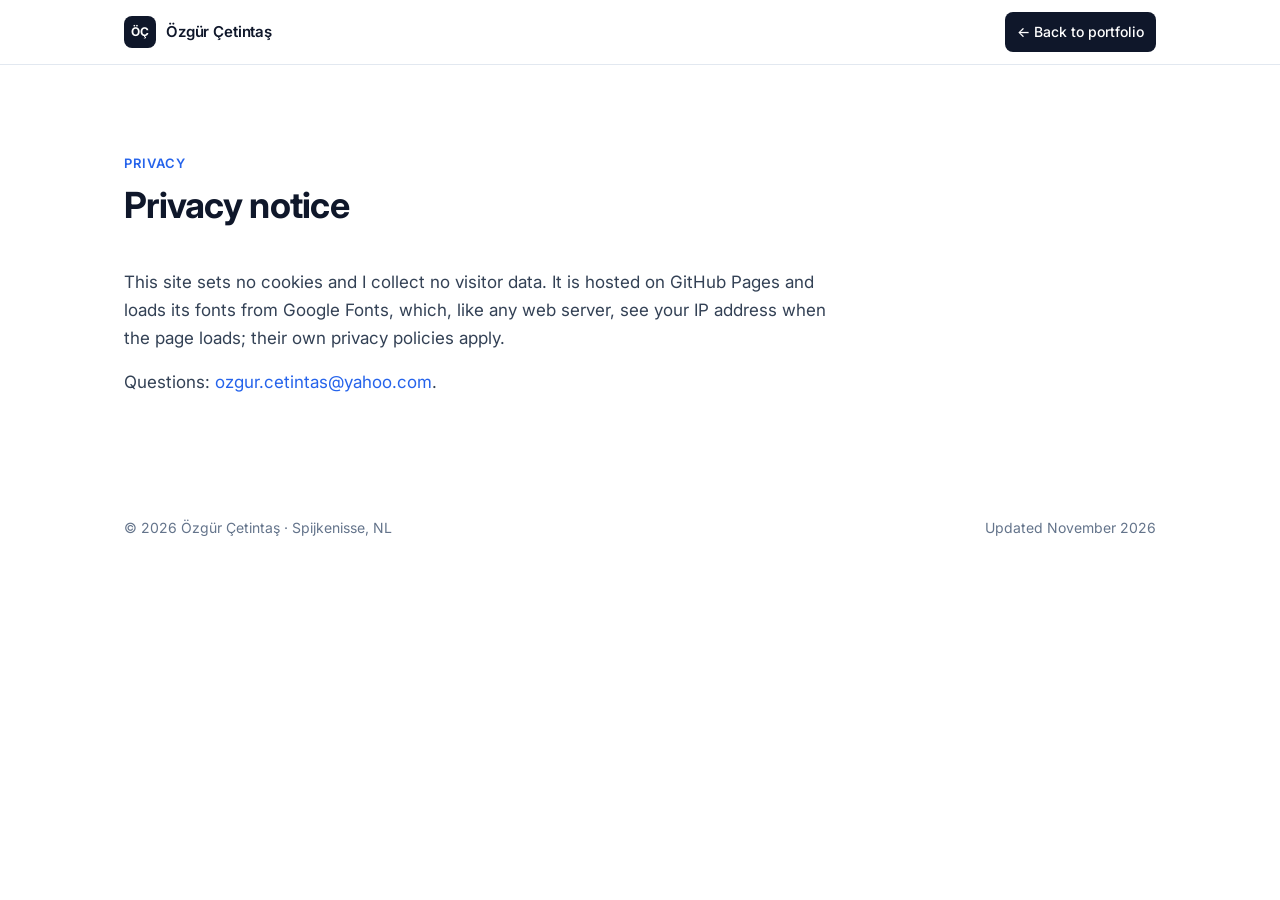
==== commit d6b6b83a: "Remove visitor notifications; the privacy page says no data is collected - Delete notify.js: no page" ====
--- a/site/privacy/index.html
+++ b/site/privacy/index.html
@@ -4,7 +4,7 @@
     <meta charset="utf-8" />
     <meta name="viewport" content="width=device-width, initial-scale=1" />
     <title>Privacy · Özgür Çetintaş</title>
-    <meta name="description" content="What ozgurcetintas.dev records about visits, and what it does not." />
+    <meta name="description" content="ozgurcetintas.dev sets no cookies and collects no visitor data." />
     <meta name="robots" content="noindex" />
     <meta name="color-scheme" content="light" />
     <link rel="canonical" href="https://ozgurcetintas.dev/privacy/" />
@@ -14,7 +14,7 @@
       href="https://fonts.googleapis.com/css2?family=Inter:wght@400;500;600;700&family=JetBrains+Mono:wght@400;500&display=swap"
       rel="stylesheet"
     />
-    <link rel="stylesheet" href="../styles.css?v=2026-11b" />
+    <link rel="stylesheet" href="../styles.css?v=2026-11c" />
   </head>
   <body>
     <header class="topbar">
@@ -32,21 +32,12 @@
         <div class="section-head"><p class="section-label">Privacy</p><h2 id="privacy-label">Privacy notice</h2></div>
         <div class="prose">
           <p>
-            To know whether my portfolio is read, this site tells me about visits: when they happen, the referring
-            site, phone or computer, approximate city and country, the sections viewed and links followed, and the
-            <span class="mono">?r=</span> label of a link I sent. No cookies, and no IP address, network or browser
-            details are stored.
+            This site sets no cookies and I collect no visitor data. It is hosted on GitHub Pages and loads its fonts
+            from Google Fonts, which, like any web server, see your IP address when the page loads; their own privacy
+            policies apply.
           </p>
           <p>
-            Each visit reaches me as a message in my private Telegram chat via Cloudflare, and messages are deleted
-            automatically after 24 hours.
-          </p>
-          <p>
-            The basis is my legitimate interest in knowing whether the portfolio is read. If your browser sends Global
-            Privacy Control or Do Not Track, nothing is recorded.
-          </p>
-          <p>
-            Questions or deletion requests: <a class="email" data-user="ozgur.cetintas" data-domain="yahoo.com" href="#">ozgur.cetintas [at] yahoo.com</a>.
+            Questions: <a class="email" data-user="ozgur.cetintas" data-domain="yahoo.com" href="#">ozgur.cetintas [at] yahoo.com</a>.
           </p>
         </div>
       </section>
@@ -54,7 +45,7 @@
 
     <footer class="footer">
       <span>© 2026 Özgür Çetintaş · Spijkenisse, NL</span>
-      <span>Updated October 2026</span>
+      <span>Updated November 2026</span>
     </footer>
     <script>
       document.querySelectorAll('a.email').forEach((a) => {
